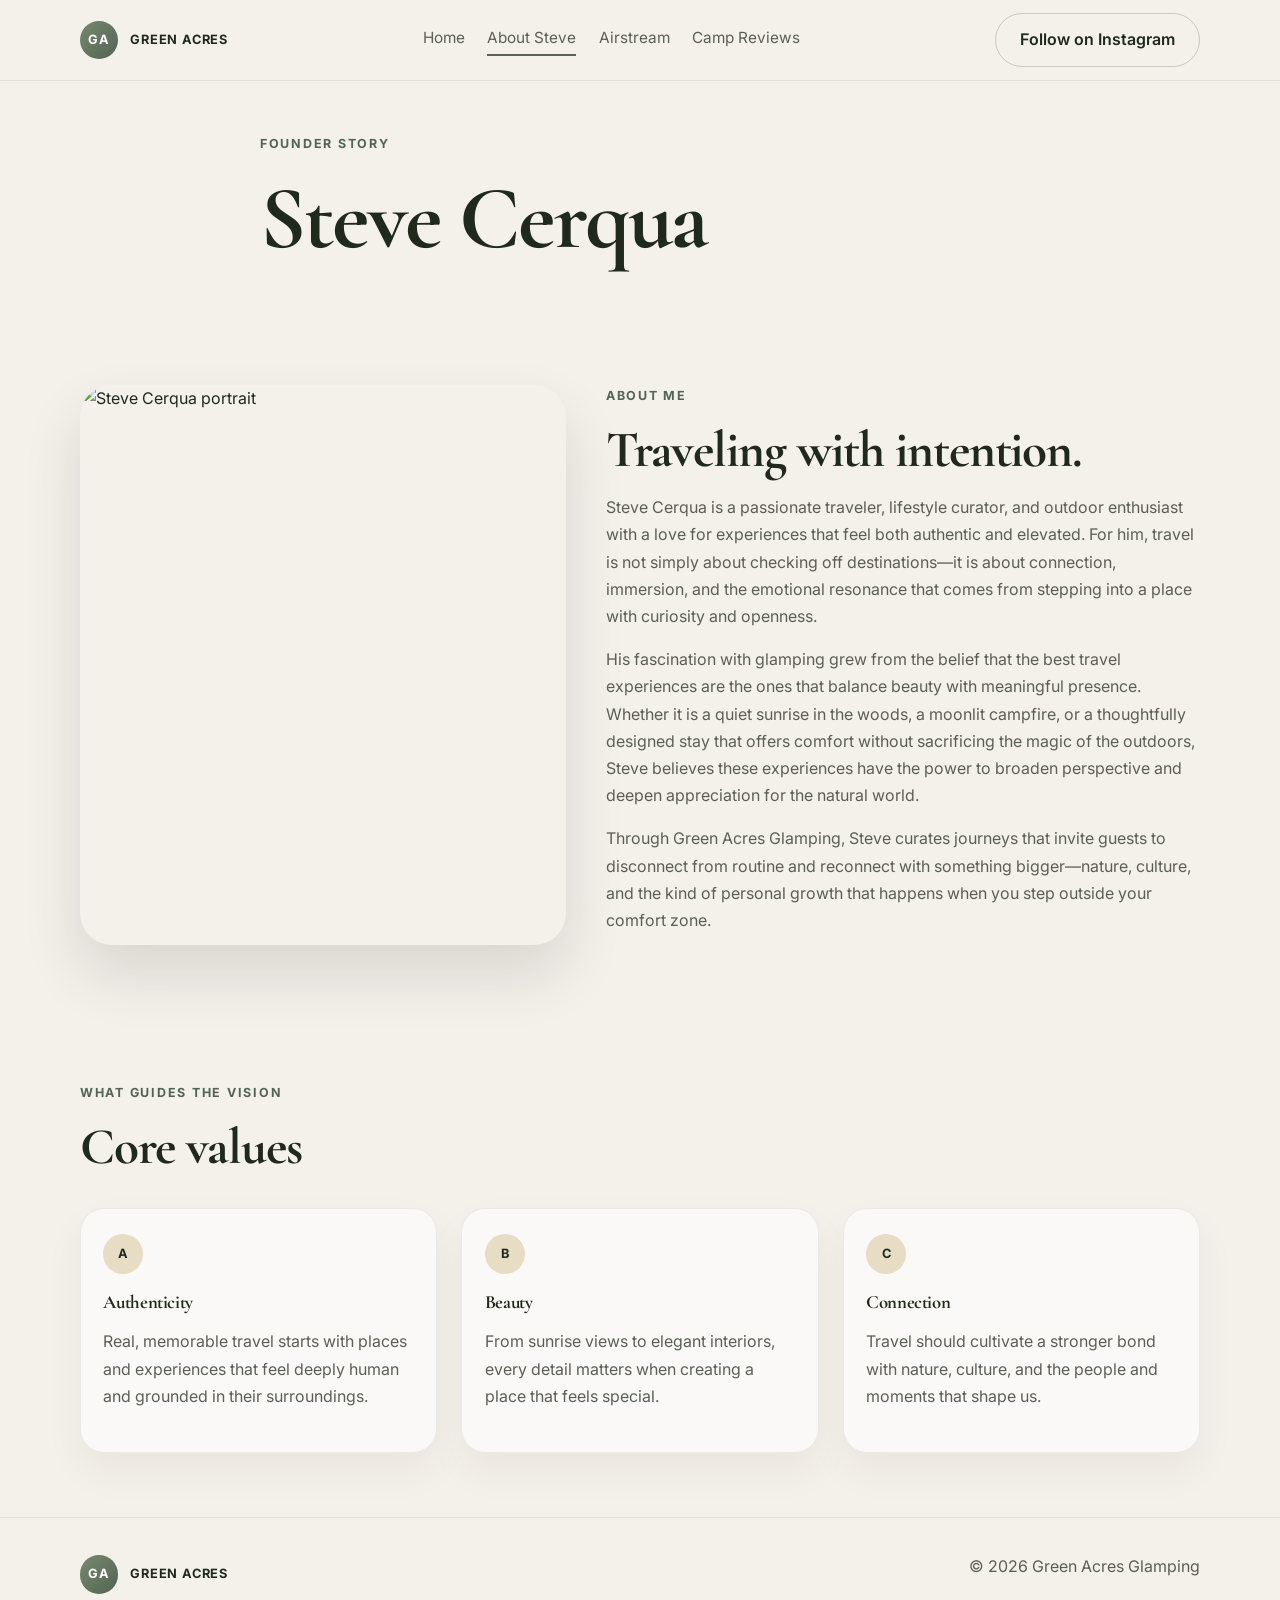
==== aboutme.html @ fa6f1fc0 "initial publish" ====
<!DOCTYPE html>
<html lang="en">
  <head>
    <meta charset="UTF-8" />
    <meta name="viewport" content="width=device-width, initial-scale=1.0" />
    <title>About Steve Cerqua | Green Acres Glamping</title>
    <meta name="description" content="Learn about Steve Cerqua, the founder behind Green Acres Glamping and a travel enthusiast dedicated to immersive luxury camping experiences." />
    <link rel="preconnect" href="https://fonts.googleapis.com" />
    <link rel="preconnect" href="https://fonts.gstatic.com" crossorigin />
    <link href="https://fonts.googleapis.com/css2?family=Cormorant+Garamond:wght@500;600;700&family=Inter:wght@400;500;600;700&display=swap" rel="stylesheet" />
    <link rel="stylesheet" href="style.css" />
  </head>
  <body>
    <header class="site-header">
      <div class="container nav-wrap">
        <a href="index.html" class="brand">
          <span class="brand-mark">GA</span>
          <span>Green Acres</span>
        </a>
        <nav class="main-nav" aria-label="Main navigation">
          <a href="index.html">Home</a>
          <a href="aboutme.html" class="active">About Steve</a>
          <a href="airstream.html">Airstream</a>
          <a href="campsites.html">Camp Reviews</a>
        </nav>
        <a class="button button-ghost" href="https://www.instagram.com/pocono_glamper/" target="_blank" rel="noreferrer">Follow on Instagram</a>
      </div>
    </header>

    <main>
      <section class="page-hero page-hero-compact">
        <div class="container narrow text-center">
          <p class="eyebrow">Founder story</p>
          <h1>Steve Cerqua</h1>
        </div>
      </section>

      <section class="section">
        <div class="container bio-layout">
          <div class="bio-photo-wrap">
            <img src="https://images.unsplash.com/photo-1500648767791-00dcc994a43e?auto=format&fit=crop&w=900&q=80" alt="Steve Cerqua portrait" class="bio-photo" />
          </div>
          <div class="bio-copy">
            <p class="section-kicker">About me</p>
            <h2>Traveling with intention.</h2>
            <p>
              Steve Cerqua is a passionate traveler, lifestyle curator, and outdoor enthusiast with a love for experiences that feel both authentic and elevated. For him, travel is not simply about checking off destinations—it is about connection, immersion, and the emotional resonance that comes from stepping into a place with curiosity and openness.
            </p>
            <p>
              His fascination with glamping grew from the belief that the best travel experiences are the ones that balance beauty with meaningful presence. Whether it is a quiet sunrise in the woods, a moonlit campfire, or a thoughtfully designed stay that offers comfort without sacrificing the magic of the outdoors, Steve believes these experiences have the power to broaden perspective and deepen appreciation for the natural world.
            </p>
            <p>
              Through Green Acres Glamping, Steve curates journeys that invite guests to disconnect from routine and reconnect with something bigger—nature, culture, and the kind of personal growth that happens when you step outside your comfort zone.
            </p>
          </div>
        </div>
      </section>

      <section class="section values">
        <div class="container">
          <div class="section-heading">
            <p class="section-kicker">What guides the vision</p>
            <h2>Core values</h2>
          </div>
          <div class="card-grid three-up">
            <article class="info-card">
              <span class="card-icon">A</span>
              <h3>Authenticity</h3>
              <p>Real, memorable travel starts with places and experiences that feel deeply human and grounded in their surroundings.</p>
            </article>
            <article class="info-card">
              <span class="card-icon">B</span>
              <h3>Beauty</h3>
              <p>From sunrise views to elegant interiors, every detail matters when creating a place that feels special.</p>
            </article>
            <article class="info-card">
              <span class="card-icon">C</span>
              <h3>Connection</h3>
              <p>Travel should cultivate a stronger bond with nature, culture, and the people and moments that shape us.</p>
            </article>
          </div>
        </div>
      </section>
    </main>

    <footer class="site-footer">
      <div class="container footer-wrap">
        <div>
          <a href="index.html" class="brand footer-brand">
            <span class="brand-mark">GA</span>
            <span>Green Acres</span>
          </a>
        </div>
        <p>© <span id="year"></span> Green Acres Glamping</p>
      </div>
    </footer>

    <script src="script.js"></script>
  </body>
</html>
---- style.css ----
:root {
  --bg: #f4f0ea;
  --panel: #fdfaf5;
  --white: #ffffff;
  --ink: #1f2a1d;
  --muted: #5a6056;
  --sage: #75886f;
  --sage-dark: #536552;
  --gold: #d8b77d;
  --sand: #e7dcc4;
  --stone: #d9d0bf;
  --shadow: rgba(26, 30, 25, 0.12);
}

* {
  box-sizing: border-box;
}

html {
  scroll-behavior: smooth;
}

body {
  margin: 0;
  font-family: "Inter", sans-serif;
  background: var(--bg);
  color: var(--ink);
  line-height: 1.7;
}

img {
  display: block;
  max-width: 100%;
}

a {
  color: inherit;
  text-decoration: none;
}

h1, h2, h3 {
  margin: 0 0 1rem;
  font-family: "Cormorant Garamond", serif;
  line-height: 1.1;
  letter-spacing: -0.02em;
  color: var(--ink);
}

p {
  margin: 0 0 1rem;
  color: var(--muted);
}

.container {
  width: min(1120px, calc(100% - 2rem));
  margin: 0 auto;
}

.narrow {
  width: min(760px, calc(100% - 2rem));
  margin: 0 auto;
}

.site-header {
  position: sticky;
  top: 0;
  z-index: 10;
  background: rgba(244, 240, 234, 0.9);
  backdrop-filter: blur(10px);
  border-bottom: 1px solid rgba(31, 42, 29, 0.08);
}

.nav-wrap {
  display: flex;
  align-items: center;
  justify-content: space-between;
  gap: 1rem;
  min-height: 80px;
}

.brand {
  display: inline-flex;
  align-items: center;
  gap: 0.75rem;
  font-weight: 700;
  letter-spacing: 0.06em;
  text-transform: uppercase;
  font-size: 0.8rem;
}

.brand-mark {
  width: 2.4rem;
  height: 2.4rem;
  display: inline-flex;
  align-items: center;
  justify-content: center;
  border-radius: 50%;
  background: linear-gradient(135deg, var(--sage), var(--sage-dark));
  color: var(--white);
  font-size: 0.8rem;
}

.main-nav {
  display: flex;
  align-items: center;
  gap: 1.4rem;
  color: var(--muted);
  font-size: 0.96rem;
}

.main-nav a {
  position: relative;
  padding-bottom: 0.2rem;
}

.main-nav a::after {
  content: "";
  position: absolute;
  left: 0;
  bottom: -0.1rem;
  width: 100%;
  height: 2px;
  background: var(--sage-dark);
  transform: scaleX(0);
  transform-origin: center;
  transition: transform 0.2s ease;
}

.main-nav a:hover::after,
.main-nav a.active::after {
  transform: scaleX(1);
}

.button {
  display: inline-flex;
  align-items: center;
  justify-content: center;
  min-height: 48px;
  padding: 0.8rem 1.5rem;
  border-radius: 999px;
  border: 1px solid transparent;
  background: var(--sage-dark);
  color: var(--white);
  font-weight: 600;
  transition: transform 0.2s ease, box-shadow 0.2s ease;
}

.button:hover {
  transform: translateY(-1px);
  box-shadow: 0 10px 20px rgba(83, 101, 82, 0.18);
}

.button-ghost {
  background: transparent;
  border-color: rgba(31, 42, 29, 0.2);
  color: var(--ink);
}

.button-secondary {
  background: transparent;
  border-color: rgba(31, 42, 29, 0.2);
  color: var(--ink);
}

.hero {
  padding: 4rem 0 3rem;
}

.hero-grid {
  display: grid;
  grid-template-columns: 1.1fr 0.9fr;
  gap: 3rem;
  align-items: center;
}

.eyebrow,
.section-kicker {
  display: inline-block;
  margin-bottom: 1rem;
  font-size: 0.78rem;
  letter-spacing: 0.14em;
  text-transform: uppercase;
  font-weight: 700;
  color: var(--sage-dark);
}

.hero-copy h1,
.page-hero h1 {
  font-size: clamp(3.3rem, 7vw, 6rem);
}

.lead {
  font-size: 1.08rem;
  max-width: 620px;
  color: var(--muted);
}

.hero-actions {
  display: flex;
  flex-wrap: wrap;
  gap: 1rem;
  margin: 2rem 0 1.5rem;
}

.instagram-callout a {
  display: inline-flex;
  align-items: center;
  gap: 0.8rem;
  font-weight: 600;
  color: var(--ink);
}

.instagram-callout img {
  width: 38px;
  height: 38px;
  object-fit: contain;
}

.hero-visual {
  position: relative;
}

.hero-photo,
.destination-image,
.feature-photo,
.bio-photo {
  overflow: hidden;
  border-radius: 2rem;
  box-shadow: 0 30px 60px var(--shadow);
}

.photo-one {
  min-height: 620px;
  background-image: linear-gradient(rgba(31, 42, 29, 0.2), rgba(31, 42, 29, 0.2)), url("https://images.unsplash.com/photo-1504280390367-361c6d9f38f4?auto=format&fit=crop&w=1200&q=80");
  background-size: cover;
  background-position: center;
}

.hero-card {
  position: absolute;
  left: -1.4rem;
  bottom: 2rem;
  width: min(260px, 70%);
  background: rgba(255, 255, 255, 0.9);
  backdrop-filter: blur(12px);
  border: 1px solid rgba(31, 42, 29, 0.08);
  border-radius: 1.25rem;
  padding: 1rem 1.2rem;
  display: grid;
  gap: 0.2rem;
  box-shadow: 0 20px 40px rgba(31, 42, 29, 0.09);
}

.hero-card strong {
  font-size: 1rem;
}

.hero-card span {
  color: var(--muted);
  font-size: 0.85rem;
}

.section {
  padding: 4rem 0;
}

.section-heading {
  margin-bottom: 2rem;
}

.narrow h2,
.section-heading h2,
.split-layout h2,
.bio-copy h2 {
  font-size: clamp(2.3rem, 4vw, 3.7rem);
}

.card-grid {
  display: grid;
  gap: 1.5rem;
}

.three-up {
  grid-template-columns: repeat(3, minmax(0, 1fr));
}

.four-up {
  grid-template-columns: repeat(4, minmax(0, 1fr));
}

.info-card,
.destination-card,
.review-card,
.spec-card {
  background: rgba(255, 255, 255, 0.62);
  border: 1px solid rgba(31, 42, 29, 0.08);
  border-radius: 1.5rem;
  box-shadow: 0 18px 40px rgba(31, 42, 29, 0.05);
}

.info-card {
  padding: 1.6rem 1.4rem;
}

.card-icon {
  display: inline-flex;
  width: 2.5rem;
  height: 2.5rem;
  margin-bottom: 1.1rem;
  align-items: center;
  justify-content: center;
  border-radius: 50%;
  background: var(--sand);
  font-size: 0.8rem;
  font-weight: 700;
}

.feature-band {
  background: linear-gradient(180deg, rgba(232, 221, 196, 0.25), rgba(255, 255, 255, 0.2));
}

.split-layout {
  display: grid;
  grid-template-columns: 1.2fr 0.8fr;
  gap: 2.5rem;
  align-items: center;
}

.feature-list {
  margin: 0;
  padding-left: 1.2rem;
  color: var(--ink);
  display: grid;
  gap: 0.9rem;
  font-weight: 600;
}

.destination-card {
  overflow: hidden;
}

.destination-image {
  height: 240px;
  background-size: cover;
  background-position: center;
}

.image-keywest {
  background-image: url("https://images.unsplash.com/photo-1507525428034-b723cf961d3e?auto=format&fit=crop&w=900&q=80");
}

.image-orlando {
  background-image: url("https://images.unsplash.com/photo-1473448912268-2022ce9509d8?auto=format&fit=crop&w=900&q=80");
}

.image-poconos {
  background-image: url("https://images.unsplash.com/photo-1506744038136-46273834b3fb?auto=format&fit=crop&w=900&q=80");
}

.image-cape {
  background-image: url("https://images.unsplash.com/photo-1500530855697-b586d89ba3ee?auto=format&fit=crop&w=900&q=80");
}

.destination-copy {
  padding: 1.3rem 1.2rem 1.5rem;
}

.page-hero {
  padding: 4rem 0 2rem;
}

.page-hero-compact {
  padding-top: 3rem;
}

.bio-layout {
  display: grid;
  grid-template-columns: 0.9fr 1.1fr;
  gap: 2.5rem;
  align-items: center;
}

.bio-photo-wrap {
  max-width: 520px;
}

.bio-photo {
  width: 100%;
  min-height: 560px;
  object-fit: cover;
}

.airstream-hero .hero-grid {
  align-items: center;
}

.feature-photo {
  width: 100%;
  height: 540px;
  object-fit: cover;
}

.spec-card {
  padding: 1.7rem 1.4rem;
}

.spec-card ul {
  margin: 0;
  padding-left: 1.2rem;
  color: var(--muted);
}

.review-grid {
  display: grid;
  grid-template-columns: repeat(2, minmax(0, 1fr));
  gap: 1.5rem;
}

.review-card {
  padding: 1.5rem;
}

.review-header {
  margin-bottom: 1rem;
}

.tag {
  display: inline-block;
  margin-bottom: 0.7rem;
  padding: 0.45rem 0.7rem;
  border-radius: 999px;
  background: var(--sand);
  font-size: 0.72rem;
  letter-spacing: 0.1em;
  text-transform: uppercase;
  font-weight: 700;
  color: var(--sage-dark);
}

.amenities-list {
  margin: 1rem 0 0;
  padding-left: 1.1rem;
  color: var(--ink);
  font-weight: 600;
}

.site-footer {
  padding: 2.2rem 0 3rem;
  border-top: 1px solid rgba(31, 42, 29, 0.08);
}

.footer-wrap {
  display: flex;
  align-items: center;
  justify-content: space-between;
  gap: 1rem;
}

@media (max-width: 900px) {
  .hero-grid,
  .split-layout,
  .bio-layout,
  .three-up,
  .four-up,
  .review-grid {
    grid-template-columns: 1fr;
  }

  .nav-wrap {
    flex-wrap: wrap;
    justify-content: center;
    padding: 1rem 0;
  }

  .main-nav {
    justify-content: center;
    flex-wrap: wrap;
  }

  .hero {
    padding-top: 2rem;
  }

  .photo-one {
    min-height: 480px;
  }

  .hero-card {
    position: static;
    width: 100%;
    margin-top: 1rem;
  }
}

@media (max-width: 560px) {
  .button,
  .button-ghost,
  .button-secondary {
    width: 100%;
  }

  .hero-actions {
    display: grid;
  }

  .site-header {
    position: static;
  }
}
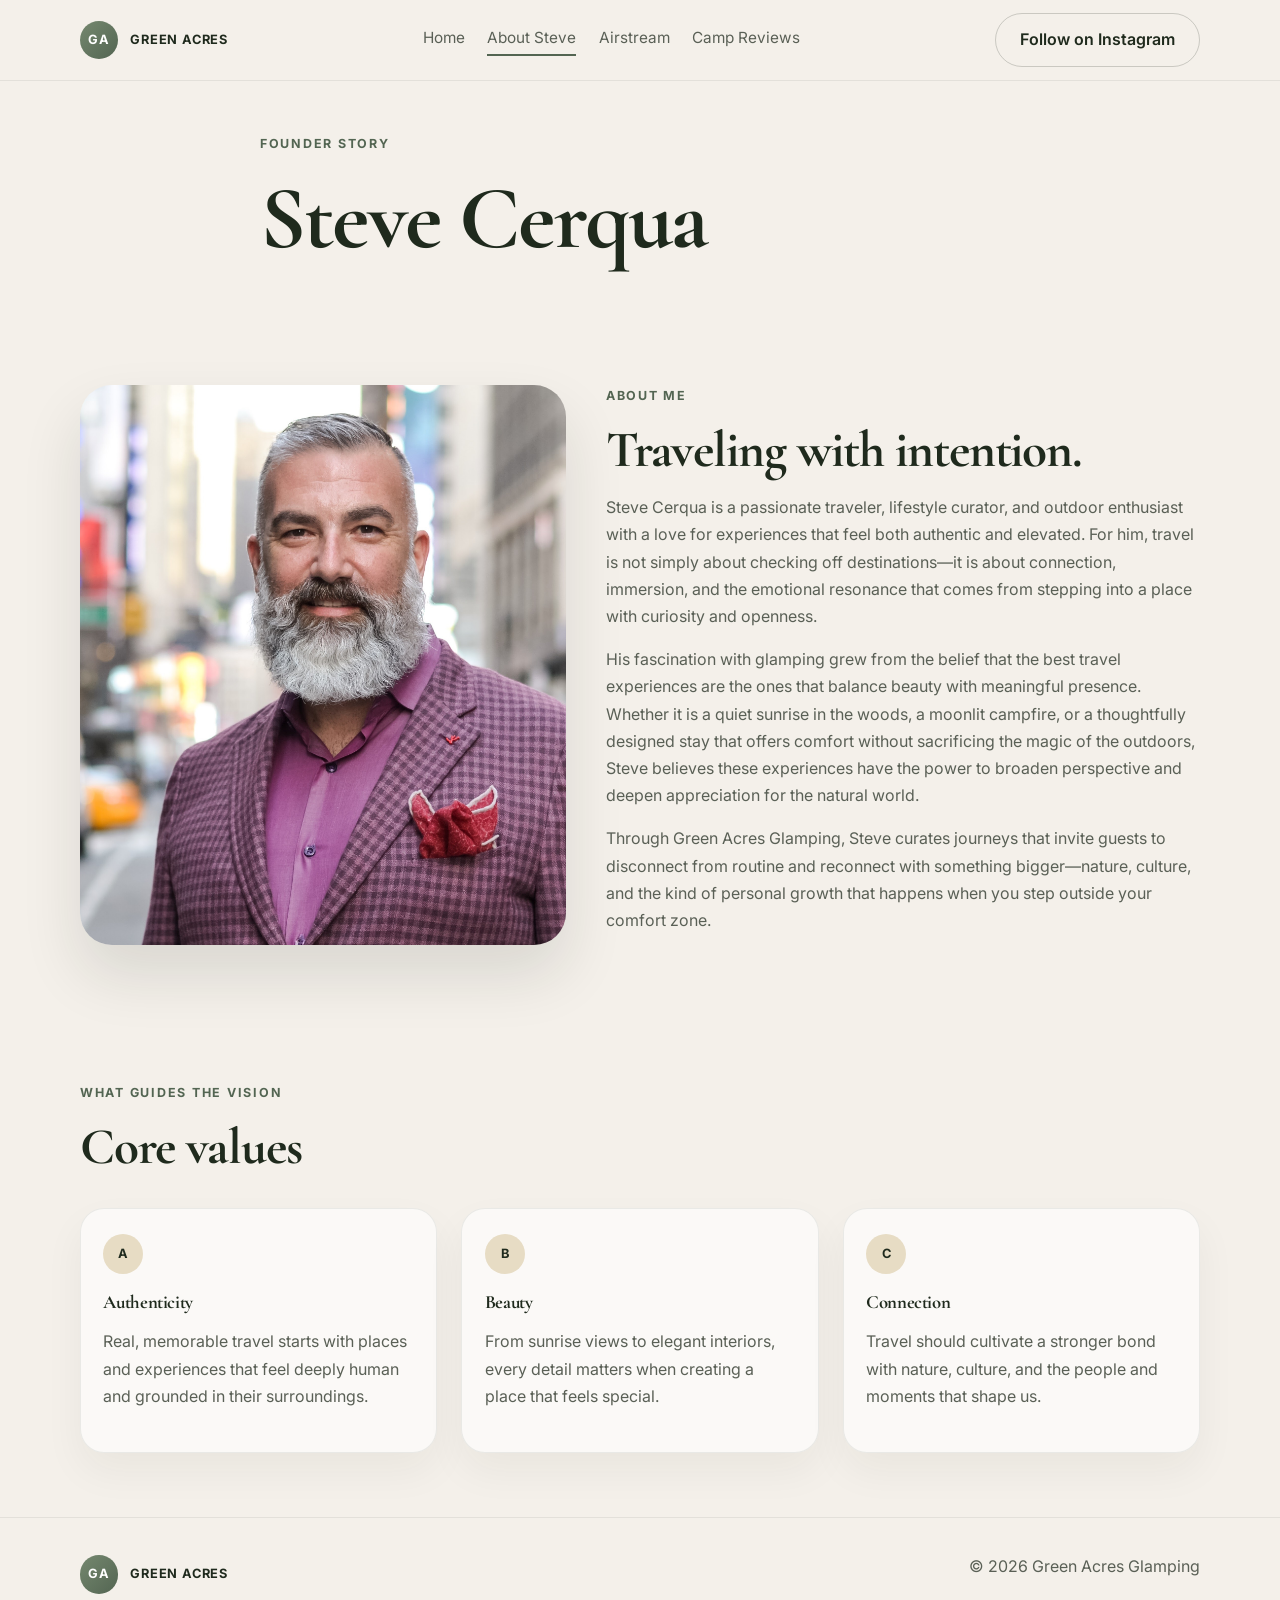
==== commit b34d952c: "update pic , instagram link and favicon" ====
--- a/aboutme.html
+++ b/aboutme.html
@@ -8,6 +8,7 @@
     <link rel="preconnect" href="https://fonts.googleapis.com" />
     <link rel="preconnect" href="https://fonts.gstatic.com" crossorigin />
     <link href="https://fonts.googleapis.com/css2?family=Cormorant+Garamond:wght@500;600;700&family=Inter:wght@400;500;600;700&display=swap" rel="stylesheet" />
+    <link rel="icon" type="image/svg+xml" href="favicon.svg" />
     <link rel="stylesheet" href="style.css" />
   </head>
   <body>
@@ -23,7 +24,7 @@
           <a href="airstream.html">Airstream</a>
           <a href="campsites.html">Camp Reviews</a>
         </nav>
-        <a class="button button-ghost" href="https://www.instagram.com/pocono_glamper/" target="_blank" rel="noreferrer">Follow on Instagram</a>
+        <a class="button button-ghost" href="https://www.instagram.com/the_traveling_glamper" target="_blank" rel="noreferrer">Follow on Instagram</a>
       </div>
     </header>
 
@@ -38,7 +39,7 @@
       <section class="section">
         <div class="container bio-layout">
           <div class="bio-photo-wrap">
-            <img src="https://images.unsplash.com/photo-1500648767791-00dcc994a43e?auto=format&fit=crop&w=900&q=80" alt="Steve Cerqua portrait" class="bio-photo" />
+            <img src="images/IMG_9074.jpeg" alt="Steve Cerqua portrait" class="bio-photo" />
           </div>
           <div class="bio-copy">
             <p class="section-kicker">About me</p>
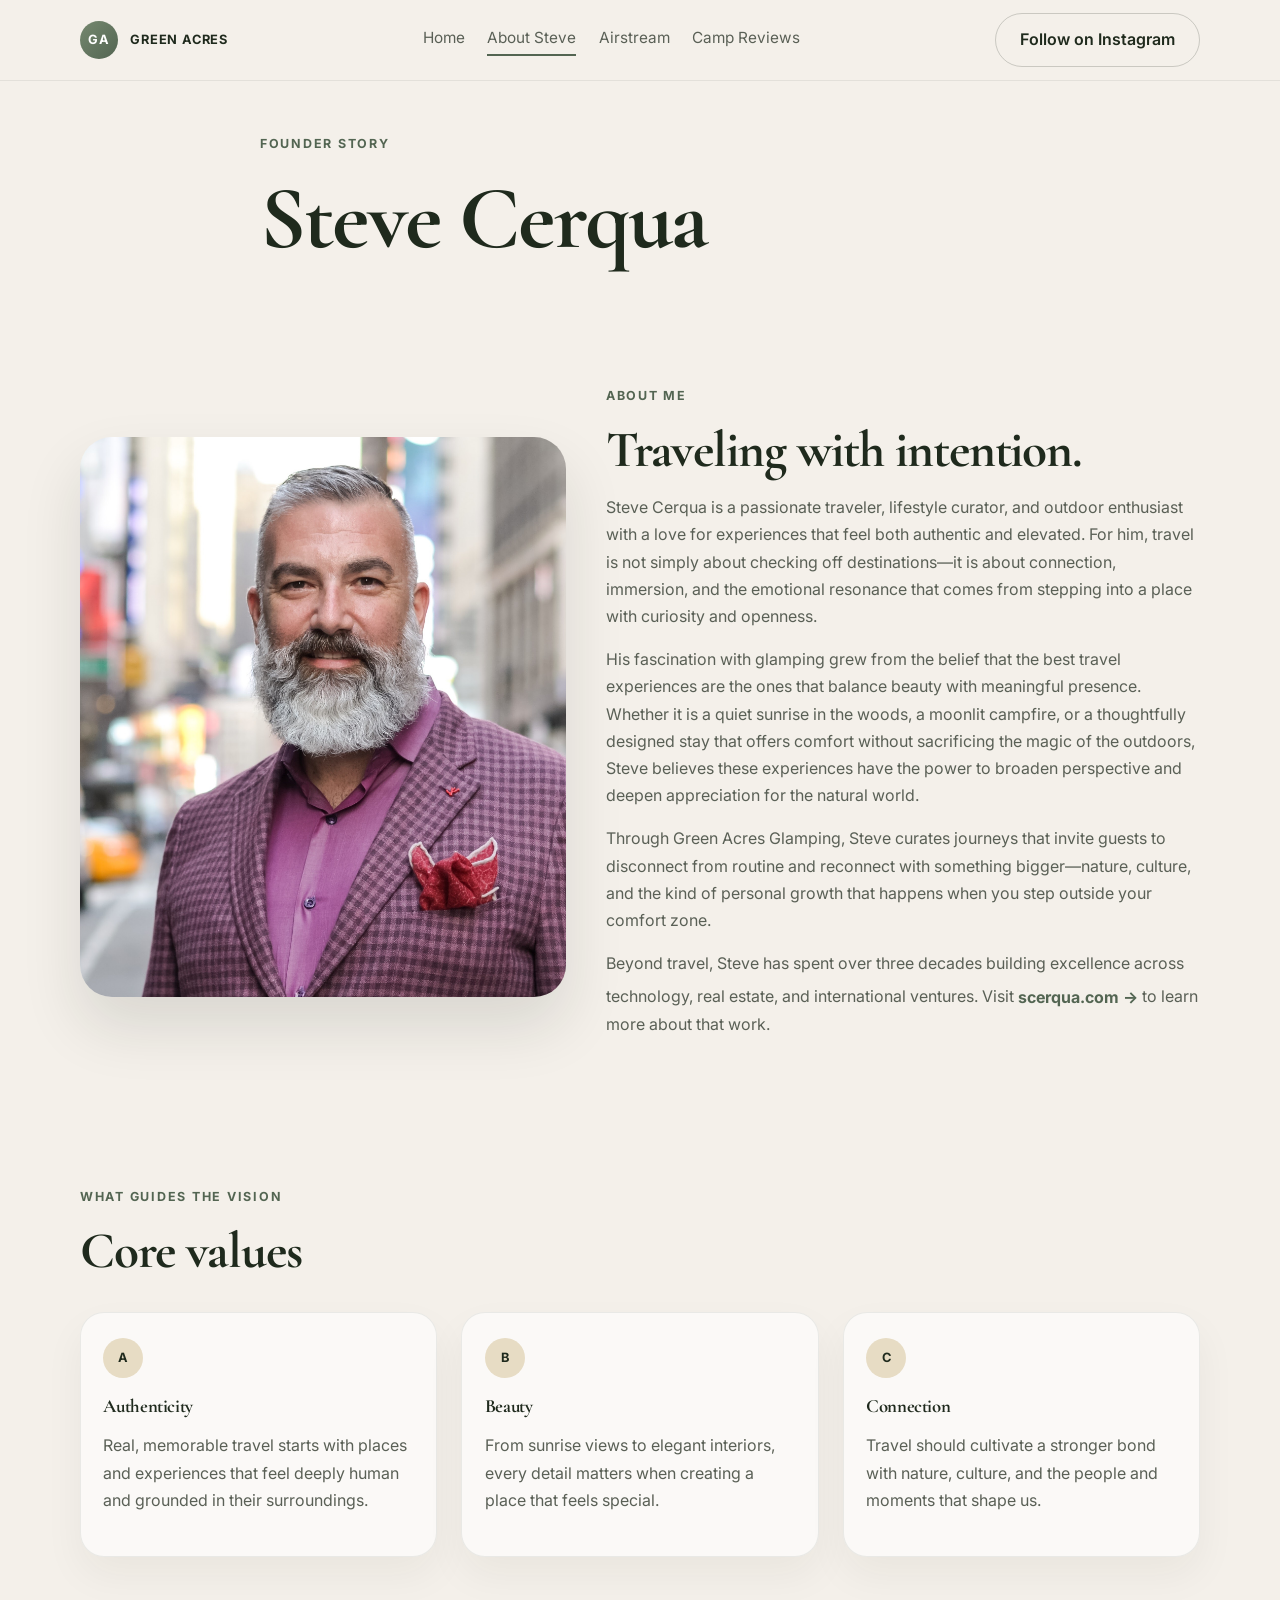
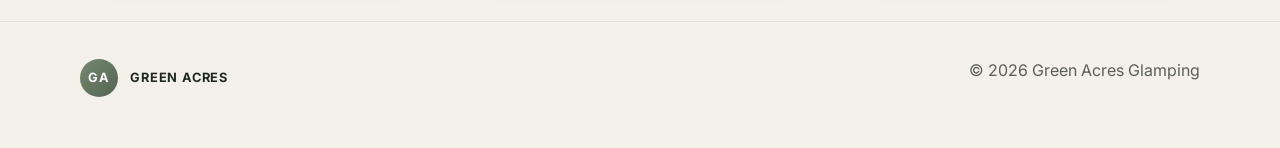
==== commit b343f0a4: "about me" ====
--- a/aboutme.html
+++ b/aboutme.html
@@ -53,6 +53,9 @@
             <p>
               Through Green Acres Glamping, Steve curates journeys that invite guests to disconnect from routine and reconnect with something bigger—nature, culture, and the kind of personal growth that happens when you step outside your comfort zone.
             </p>
+            <p>
+              Beyond travel, Steve has spent over three decades building excellence across technology, real estate, and international ventures. Visit <a class="link-arrow" href="https://scerqua.com/" target="_blank" rel="noreferrer">scerqua.com →</a> to learn more about that work.
+            </p>
           </div>
         </div>
       </section>
--- a/style.css
+++ b/style.css
@@ -400,6 +400,14 @@
   object-fit: cover;
 }
 
+.airstream-photo {
+  width: 100%;
+  height: 340px;
+  padding: 2rem;
+  background: var(--white);
+  object-fit: contain;
+}
+
 .spec-card {
   padding: 1.7rem 1.4rem;
 }
@@ -427,6 +435,7 @@
 .tag {
   display: inline-block;
   margin-bottom: 0.7rem;
+  margin-right: 0.4rem;
   padding: 0.45rem 0.7rem;
   border-radius: 999px;
   background: var(--sand);
@@ -437,11 +446,15 @@
   color: var(--sage-dark);
 }
 
-.amenities-list {
-  margin: 1rem 0 0;
-  padding-left: 1.1rem;
-  color: var(--ink);
-  font-weight: 600;
+.link-arrow {
+  display: inline-block;
+  margin-top: 0.4rem;
+  font-weight: 700;
+  color: var(--sage-dark);
+}
+
+.link-arrow:hover {
+  text-decoration: underline;
 }
 
 .site-footer {
